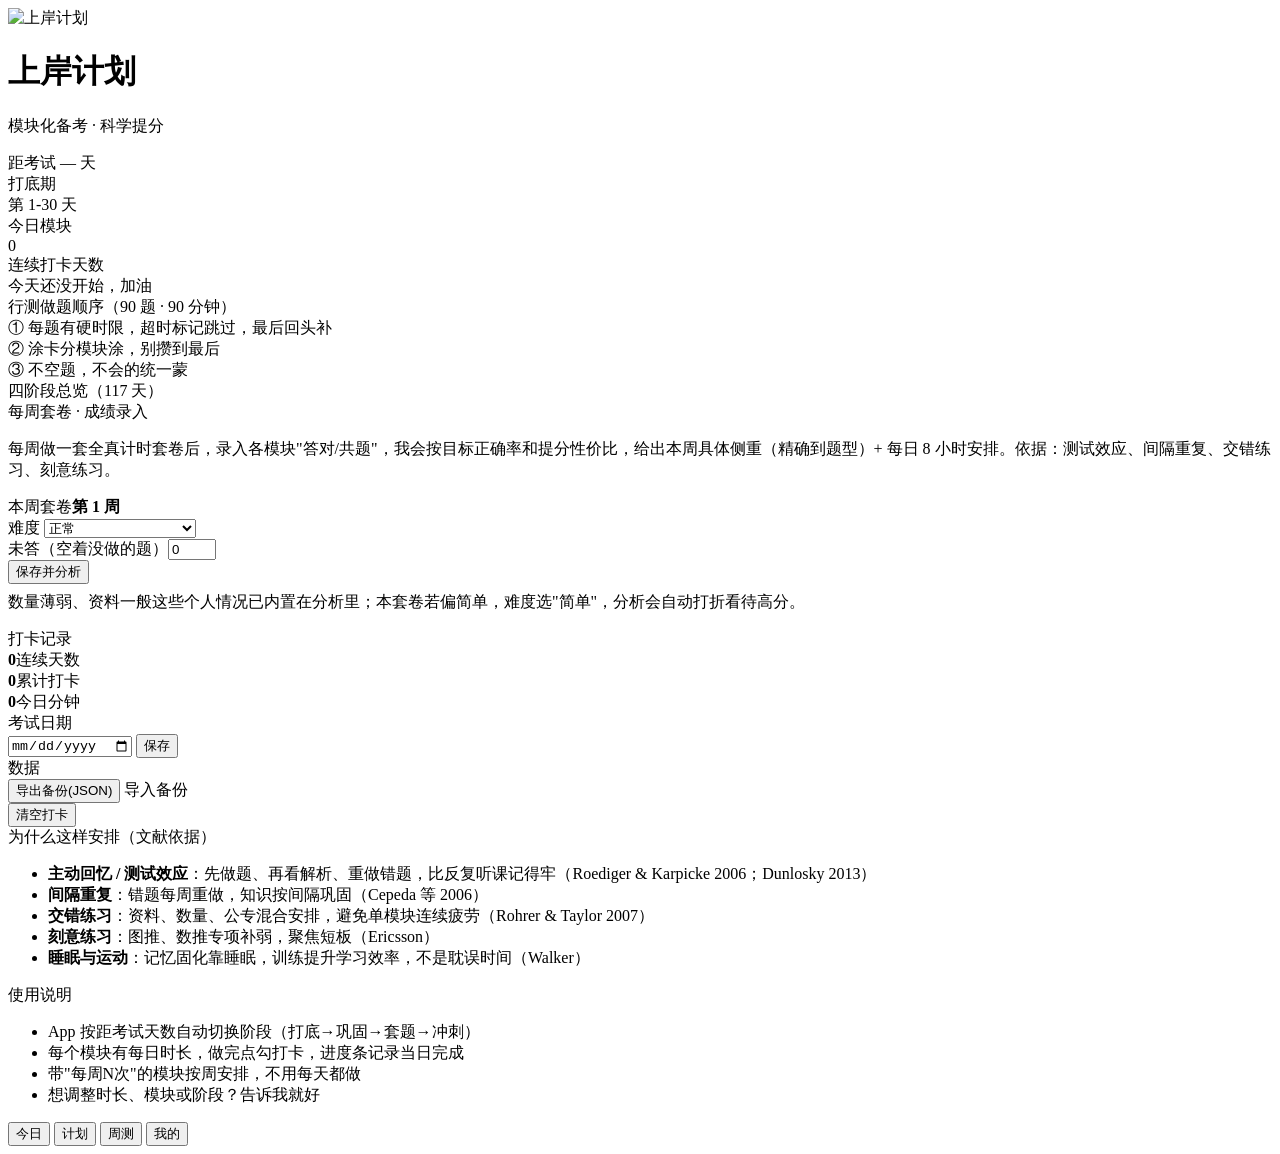
==== index.html @ 9ac17d27 "init shangan plan app with weekly quiz analysis" ====
<!DOCTYPE html>
<html lang="zh-CN">
<head>
<meta charset="utf-8">
<meta name="viewport" content="width=device-width, initial-scale=1, viewport-fit=cover">
<meta name="theme-color" content="#1F4E79">
<title>上岸计划</title>
<link rel="manifest" href="manifest.webmanifest">
<link rel="icon" href="icons/icon-192.png">
<link rel="apple-touch-icon" href="icons/icon-180.png">
<link rel="stylesheet" href="style.css">
</head>
<body>

<header>
  <div class="head-left">
    <img class="logo" src="icons/icon-192.png" alt="上岸计划">
    <div>
      <h1>上岸计划</h1>
      <p id="headLine" class="head-line">模块化备考 · 科学提分</p>
    </div>
  </div>
  <div class="head-right">
    <div id="countdownChip" class="chip">距考试 — 天</div>
    <div id="headDate" class="head-date"></div>
  </div>
</header>

<main>
  <!-- 今日 -->
  <section id="tab-today" class="tab active">
    <div class="card phase-card">
      <div class="phase-name" id="phaseName">打底期</div>
      <div class="phase-days" id="phaseDays">第 1-30 天</div>
      <div class="bar"><div id="phaseBar" style="width:0%"></div></div>
      <div class="phase-total" id="phaseTotal"></div>
    </div>

    <div id="weeklyFocus" class="weekly-focus hidden"></div>

    <div class="card">
      <div class="card-title">今日模块 <span id="doneChip" class="chip small"></span></div>
      <div id="moduleList"></div>
    </div>

    <div class="card streak-card">
      <div class="streak-num" id="streakNum">0</div>
      <div class="streak-label">连续打卡天数</div>
      <div class="streak-sub" id="streakSub">今天还没开始，加油</div>
    </div>
  </section>

  <!-- 计划 -->
  <section id="tab-plan" class="tab">
    <div class="card">
      <div class="card-title">行测做题顺序（90 题 · 90 分钟）</div>
      <div id="orderList"></div>
      <div class="order-rules">
        <div class="rule">① 每题有硬时限，超时标记跳过，最后回头补</div>
        <div class="rule">② 涂卡分模块涂，别攒到最后</div>
        <div class="rule">③ 不空题，不会的统一蒙</div>
      </div>
    </div>
    <div class="card">
      <div class="card-title">四阶段总览（117 天）</div>
      <div class="phase-picker" id="phasePicker"></div>
    </div>
    <div id="phaseDetail"></div>
  </section>

  <!-- 周测分析 -->
  <section id="tab-quiz" class="tab">
    <div class="card">
      <div class="card-title">每周套卷 · 成绩录入</div>
      <p class="hint">每周做一套全真计时套卷后，录入各模块"答对/共题"，我会按目标正确率和提分性价比，给出本周具体侧重（精确到题型）+ 每日 8 小时安排。依据：测试效应、间隔重复、交错练习、刻意练习。</p>
      <div class="quiz-row"><span>本周套卷</span><b id="quizWeekLabel">第 1 周</b><span id="quizDateLabel" class="quiz-date"></span></div>
      <div class="quiz-row"><span>难度</span>
        <select id="quizDiff">
          <option value="normal">正常</option>
          <option value="easy">简单（高分要打折看）</option>
          <option value="hard">偏难</option>
        </select>
      </div>
      <div id="quizInputs"></div>
      <div class="quiz-row"><span>未答（空着没做的题）</span><input type="number" id="quizUnanswered" min="0" max="30" value="0" placeholder="0"></div>
      <div class="btn-row"><button id="quizSaveBtn" class="btn primary">保存并分析</button></div>
      <p class="hint" style="margin-top:8px">数量薄弱、资料一般这些个人情况已内置在分析里；本套卷若偏简单，难度选"简单"，分析会自动打折看待高分。</p>
    </div>
    <div id="quizAnalysis"></div>
    <div id="quizHistory"></div>
  </section>

  <!-- 我的 -->
  <section id="tab-me" class="tab">
    <div class="card">
      <div class="card-title">打卡记录</div>
      <div class="stat-row">
        <div class="stat"><b id="statStreak">0</b><span>连续天数</span></div>
        <div class="stat"><b id="statTotal">0</b><span>累计打卡</span></div>
        <div class="stat"><b id="statToday">0</b><span>今日分钟</span></div>
      </div>
    </div>
    <div class="card">
      <div class="card-title">考试日期</div>
      <div class="form-row">
        <input type="date" id="examDateInput">
        <button id="examDateSave" class="btn primary">保存</button>
      </div>
    </div>
    <div class="card">
      <div class="card-title">数据</div>
      <div class="btn-row">
        <button id="exportBtn" class="btn">导出备份(JSON)</button>
        <label class="btn file-btn">导入备份<input type="file" id="importFile" accept=".json" hidden></label>
      </div>
      <div class="btn-row">
        <button id="clearDataBtn" class="btn danger">清空打卡</button>
      </div>
    </div>
    <div class="card">
      <div class="card-title">为什么这样安排（文献依据）</div>
      <ul class="notes">
        <li><b>主动回忆 / 测试效应</b>：先做题、再看解析、重做错题，比反复听课记得牢（Roediger & Karpicke 2006；Dunlosky 2013）</li>
        <li><b>间隔重复</b>：错题每周重做，知识按间隔巩固（Cepeda 等 2006）</li>
        <li><b>交错练习</b>：资料、数量、公专混合安排，避免单模块连续疲劳（Rohrer & Taylor 2007）</li>
        <li><b>刻意练习</b>：图推、数推专项补弱，聚焦短板（Ericsson）</li>
        <li><b>睡眠与运动</b>：记忆固化靠睡眠，训练提升学习效率，不是耽误时间（Walker）</li>
      </ul>
    </div>
    <div class="card">
      <div class="card-title">使用说明</div>
      <ul class="notes">
        <li>App 按距考试天数自动切换阶段（打底→巩固→套题→冲刺）</li>
        <li>每个模块有每日时长，做完点勾打卡，进度条记录当日完成</li>
        <li>带"每周N次"的模块按周安排，不用每天都做</li>
        <li>想调整时长、模块或阶段？告诉我就好</li>
      </ul>
    </div>
  </section>
</main>

<nav id="bottomNav">
  <button data-tab="today" class="active">今日</button>
  <button data-tab="plan">计划</button>
  <button data-tab="quiz">周测</button>
  <button data-tab="me">我的</button>
</nav>

<div id="toast" class="toast hidden"></div>

<script src="app.js"></script>
</body>
</html>
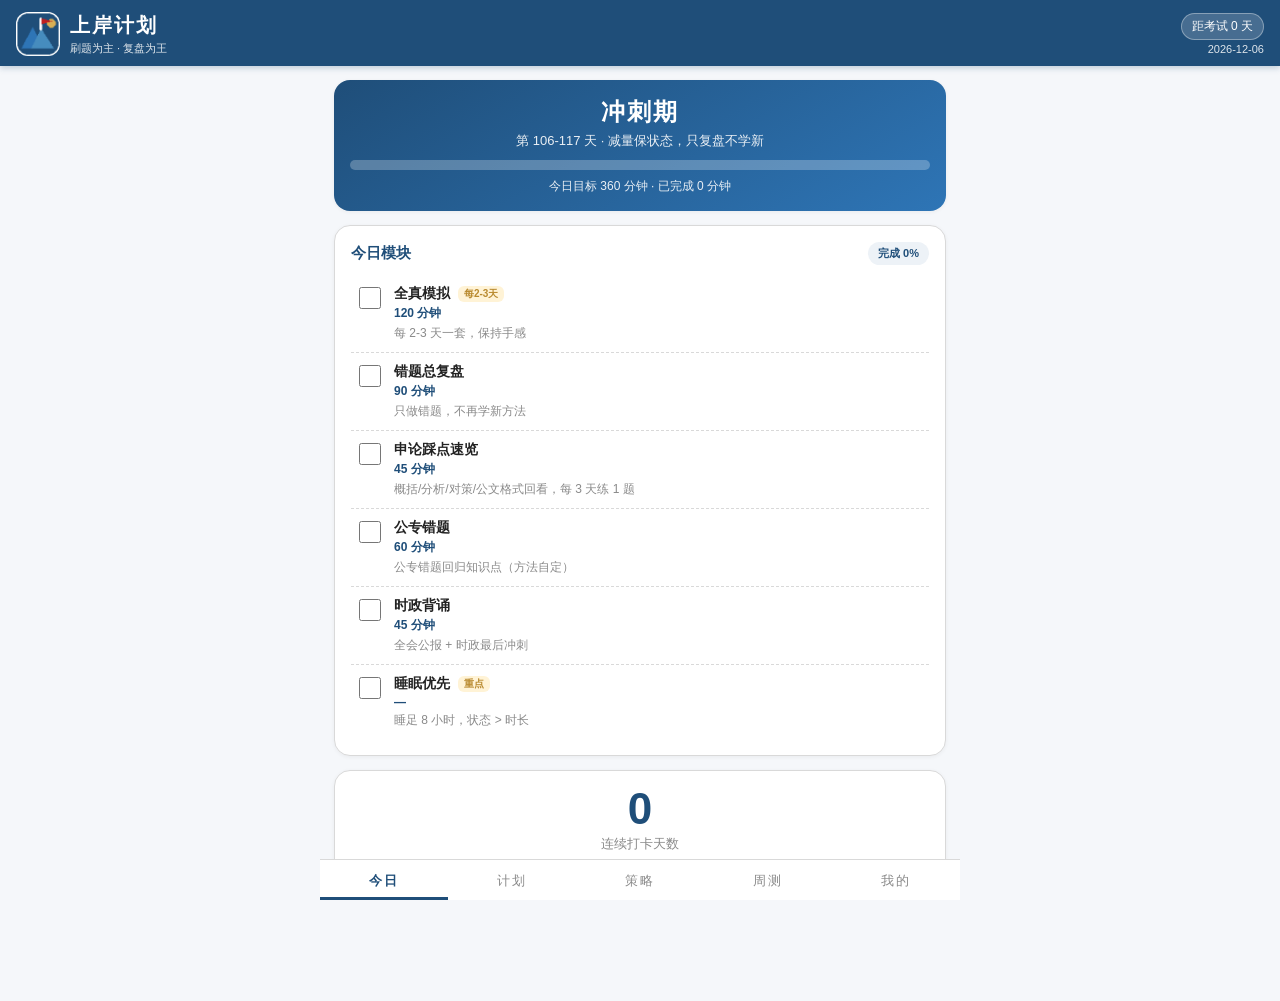
==== commit eb09456b: "add gd strategy page + shenlun planning + 8h three-subject plan" ====
--- a/index.html
+++ b/index.html
@@ -66,6 +66,30 @@
       <div class="phase-picker" id="phasePicker"></div>
     </div>
     <div id="phaseDetail"></div>
+  </section>
+
+  <!-- 策略 -->
+  <section id="tab-strategy" class="tab">
+    <div class="card">
+      <div class="card-title">广东行测特点</div>
+      <ul class="notes" id="strategyGd"></ul>
+    </div>
+    <div class="card">
+      <div class="card-title">着重练这些（高性价比）</div>
+      <div id="strategyFocus"></div>
+    </div>
+    <div class="card">
+      <div class="card-title">果断放弃这些（低性价比）</div>
+      <div id="strategyDrop"></div>
+    </div>
+    <div class="card">
+      <div class="card-title">每日三科时间分配（8 小时）</div>
+      <div id="strategyDaily"></div>
+    </div>
+    <div class="card">
+      <div class="card-title">申论全权规划（广东不考大作文）</div>
+      <div id="strategyShenlun"></div>
+    </div>
   </section>
 
   <!-- 周测分析 -->
@@ -142,6 +166,7 @@
 <nav id="bottomNav">
   <button data-tab="today" class="active">今日</button>
   <button data-tab="plan">计划</button>
+  <button data-tab="strategy">策略</button>
   <button data-tab="quiz">周测</button>
   <button data-tab="me">我的</button>
 </nav>
--- a/style.css
+++ b/style.css
@@ -0,0 +1,142 @@
+:root {
+  --paper: #F5F7FA;
+  --card: #FFFFFF;
+  --ink: #222;
+  --blue: #1F4E79;
+  --blue2: #2E75B6;
+  --gold: #B98A2F;
+  --line: #D9D9D9;
+  --muted: #8A8A8A;
+}
+* { box-sizing: border-box; -webkit-tap-highlight-color: transparent; }
+html, body { margin: 0; padding: 0; }
+body {
+  font-family: "PingFang SC", "Microsoft YaHei", "Hiragino Sans GB", sans-serif;
+  background: var(--paper);
+  color: var(--ink);
+  padding-bottom: 72px;
+}
+header {
+  position: sticky; top: 0; z-index: 20;
+  display: flex; align-items: center; justify-content: space-between;
+  padding: 12px 16px calc(10px + env(safe-area-inset-top));
+  background: var(--blue); color: #fff;
+  box-shadow: 0 2px 6px rgba(31,78,121,.25);
+}
+.head-left { display: flex; align-items: center; gap: 10px; }
+.logo { width: 44px; height: 44px; border-radius: 12px; background: #fff; }
+h1 { margin: 0; font-size: 20px; letter-spacing: 2px; }
+.head-line { margin: 2px 0 0; font-size: 11px; opacity: .85; }
+.head-right { text-align: right; }
+.head-date { font-size: 11px; opacity: .85; margin-top: 3px; }
+.chip {
+  display: inline-block; background: rgba(255,255,255,.18);
+  border: 1px solid rgba(255,255,255,.35); border-radius: 999px;
+  padding: 4px 10px; font-size: 12px; white-space: nowrap;
+}
+.chip.small { font-size: 11px; background: #EDF2F7; color: var(--blue); border: none; }
+main { max-width: 640px; margin: 0 auto; padding: 14px 14px 24px; }
+.tab { display: none; }
+.tab.active { display: block; animation: fade .25s ease; }
+@keyframes fade { from { opacity: 0; transform: translateY(4px); } to { opacity: 1; } }
+.card { background: var(--card); border: 1px solid var(--line); border-radius: 16px; padding: 16px; margin-bottom: 14px; box-shadow: 0 1px 4px rgba(0,0,0,.05); }
+.card-title { font-size: 15px; font-weight: 600; color: var(--blue); margin-bottom: 10px; display: flex; align-items: center; justify-content: space-between; gap: 8px; }
+.phase-card { text-align: center; background: linear-gradient(150deg, #1F4E79, #2E75B6); color: #fff; border: none; }
+.phase-name { font-size: 24px; font-weight: 800; letter-spacing: 2px; }
+.phase-days { font-size: 13px; opacity: .9; margin: 4px 0 10px; }
+.phase-card .bar { background: rgba(255,255,255,.25); }
+.phase-card .bar > div { background: #FFD97A; }
+.phase-total { font-size: 12px; opacity: .9; margin-top: 8px; }
+.bar { height: 10px; background: #EDF0F4; border-radius: 999px; overflow: hidden; }
+.bar > div { height: 100%; background: var(--green, #70AD47); border-radius: 999px; transition: width .3s; }
+.mod-item { display: flex; align-items: flex-start; gap: 10px; padding: 10px 4px; border-bottom: 1px dashed var(--line); }
+.mod-item:last-child { border-bottom: none; }
+.mod-item.done .mod-main { opacity: .55; }
+.mod-item.done .mod-name { text-decoration: line-through; }
+input[type="checkbox"] { width: 22px; height: 22px; accent-color: var(--blue); flex: none; margin-top: 2px; }
+.mod-main { flex: 1; }
+.mod-name { font-weight: 700; font-size: 14px; }
+.mod-min { font-size: 12px; color: var(--blue); font-weight: 700; margin-top: 2px; }
+.mod-what { font-size: 12px; color: var(--muted); line-height: 1.5; margin-top: 2px; }
+.freq { display: inline-block; font-size: 10px; background: #FFF3D6; color: var(--gold); border-radius: 6px; padding: 1px 6px; margin-left: 4px; vertical-align: middle; }
+.streak-card { text-align: center; }
+.streak-num { font-size: 44px; font-weight: 800; color: var(--blue); line-height: 1; }
+.streak-label { margin-top: 4px; font-size: 13px; color: var(--muted); }
+.streak-sub { margin-top: 4px; font-size: 12px; color: var(--gold); }
+.phase-picker { display: flex; flex-wrap: wrap; gap: 8px; }
+.phase-picker button { flex: 1; min-width: 130px; border: 1px solid var(--line); background: #fff; border-radius: 12px; padding: 10px 6px; cursor: pointer; font-size: 14px; font-weight: 700; color: var(--ink); display: flex; flex-direction: column; gap: 2px; }
+.phase-picker button small { font-size: 11px; color: var(--muted); font-weight: 400; }
+.phase-picker button.on { background: var(--blue); border-color: var(--blue); color: #fff; }
+.phase-picker button.on small { color: rgba(255,255,255,.8); }
+.phase-picker button.current { box-shadow: inset 0 -3px 0 var(--gold); }
+.plan-row { display: flex; align-items: center; gap: 10px; padding: 8px 2px; border-bottom: 1px dashed var(--line); }
+.plan-row:last-child { border-bottom: none; }
+.plan-idx { flex: none; width: 22px; height: 22px; border-radius: 50%; background: var(--blue); color: #fff; font-size: 12px; display: flex; align-items: center; justify-content: center; }
+.plan-main { flex: 1; }
+.plan-name { font-weight: 700; font-size: 13px; }
+.plan-what { font-size: 12px; color: var(--muted); line-height: 1.5; margin-top: 2px; }
+.plan-min { flex: none; font-size: 12px; font-weight: 700; color: var(--blue); }
+.order-row { display: flex; align-items: flex-start; gap: 10px; padding: 8px 2px; border-bottom: 1px dashed var(--line); }
+.order-row:last-of-type { border-bottom: none; }
+.order-idx { flex: none; width: 26px; height: 26px; border-radius: 50%; background: var(--gold); color: #fff; font-size: 14px; font-weight: 700; display: flex; align-items: center; justify-content: center; }
+.order-main { flex: 1; }
+.order-name { font-weight: 700; font-size: 14px; }
+.order-meta { font-size: 11px; color: var(--blue); font-weight: 400; margin-left: 6px; }
+.order-tip { font-size: 12px; color: var(--muted); line-height: 1.5; margin-top: 2px; }
+.order-rules { background: #FFF7E6; border-radius: 10px; padding: 10px 12px; margin-top: 10px; }
+.rule { font-size: 12px; color: #7A5C00; line-height: 1.8; }
+.stat-row { display: flex; gap: 8px; }
+.stat { flex: 1; text-align: center; background: #EDF2F7; border-radius: 12px; padding: 12px 4px; }
+.stat b { display: block; font-size: 24px; color: var(--blue); }
+.stat span { font-size: 12px; color: var(--muted); }
+.form-row { display: flex; gap: 8px; align-items: center; }
+.form-row input[type="date"] { flex: 1; height: 38px; border: 1px solid var(--line); border-radius: 10px; padding: 0 10px; font-size: 14px; background: #fff; }
+.btn { appearance: none; border: 1px solid var(--line); background: #fff; color: var(--ink); border-radius: 12px; padding: 10px 14px; font-size: 14px; cursor: pointer; }
+.btn:active { transform: scale(.97); }
+.btn.primary { background: var(--blue); border-color: var(--blue); color: #fff; }
+.btn.danger { border-color: #D8A6A0; color: #C00000; }
+.btn.file-btn { display: inline-block; }
+.btn-row { display: flex; gap: 10px; margin-top: 12px; }
+.btn-row .btn { flex: 1; }
+.hint { font-size: 12px; color: var(--muted); line-height: 1.6; margin: 0 0 10px; }
+.notes { margin: 0; padding-left: 18px; font-size: 13px; color: #444; line-height: 1.9; }
+#bottomNav { position: fixed; left: 0; right: 0; bottom: 0; z-index: 30; display: flex; background: #fff; border-top: 1px solid var(--line); padding-bottom: env(safe-area-inset-bottom); max-width: 640px; margin: 0 auto; }
+#bottomNav button { flex: 1; border: none; background: none; padding: 12px 0 10px; font-size: 13px; color: var(--muted); letter-spacing: 2px; cursor: pointer; }
+#bottomNav button.active { color: var(--blue); font-weight: 700; box-shadow: inset 0 -3px 0 var(--blue); }
+.toast { position: fixed; left: 50%; bottom: 90px; transform: translateX(-50%); background: rgba(31,78,121,.94); color: #fff; padding: 10px 18px; border-radius: 999px; font-size: 13px; z-index: 99; white-space: nowrap; }
+.hidden { display: none !important; }
+
+/* 周测分析 */
+.weekly-focus { background: linear-gradient(135deg,#FFF7E6,#FFF1D6); border: 1px solid #E8D9AE; border-radius: 14px; padding: 12px 14px; margin-bottom: 12px; }
+.wf-inner { font-size: 14px; font-weight: 700; color: #6E4A22; }
+.wf-inner span { font-size: 11px; color: #9A8B74; font-weight: 500; margin-left: 6px; }
+.quiz-row { display: flex; align-items: center; justify-content: space-between; gap: 8px; padding: 8px 2px; border-bottom: 1px dashed var(--line); font-size: 13px; }
+.quiz-row:last-of-type { border-bottom: none; }
+.quiz-row b { color: var(--blue); }
+.quiz-date { color: var(--muted); font-size: 12px; }
+.quiz-nums { display: flex; align-items: center; gap: 6px; }
+.quiz-nums input { width: 62px; text-align: center; height: 34px; border: 1px solid var(--line); border-radius: 8px; font-size: 14px; }
+.quiz-nums em { color: var(--muted); font-style: normal; }
+.quiz-warn { background: #FDECEC; border-left: 3px solid #C00000; border-radius: 8px; padding: 8px 10px; font-size: 12px; color: #7a2424; line-height: 1.7; margin-bottom: 8px; }
+.quiz-note { background: #EDF2F7; border-left: 3px solid var(--blue2); border-radius: 8px; padding: 8px 10px; font-size: 12px; color: #1F4E79; line-height: 1.7; margin: 6px 0; }
+.card-title.small { font-size: 13px; margin-top: 12px; font-weight: 700; }
+.quiz-bar-row { display: flex; align-items: center; gap: 8px; margin: 6px 0; }
+.qb-name { flex: none; width: 44px; font-size: 12px; font-weight: 600; color: #333; }
+.qb-track { flex: 1; height: 12px; background: #EDF0F4; border-radius: 999px; overflow: hidden; }
+.qb-fill { display: block; height: 100%; background: linear-gradient(90deg,var(--blue2),var(--blue)); border-radius: 999px; }
+.qb-fill.hit { background: linear-gradient(90deg,#8BC34A,#70AD47); }
+.qb-pct { flex: none; width: 38px; text-align: right; font-size: 12px; font-weight: 700; color: var(--blue); }
+.quiz-focus { display: flex; gap: 8px; margin: 4px 0 6px; }
+.qf-main, .qf-sub { flex: 1; background: #EDF2F7; border-radius: 10px; padding: 10px; font-size: 13px; color: #1F4E79; }
+.qf-main b, .qf-sub b { font-size: 15px; }
+.day-block-mini { border: 1px solid var(--line); border-radius: 10px; padding: 9px 11px; margin: 6px 0; background: #FBFCFE; }
+.day-block-mini b { font-size: 13px; color: var(--blue); }
+.day-block-mini div { font-size: 12px; color: #555; line-height: 1.6; margin-top: 3px; }
+.hist-row { border: 1px solid var(--line); border-radius: 10px; padding: 10px; margin-bottom: 8px; }
+.hist-head { display: flex; justify-content: space-between; gap: 8px; flex-wrap: wrap; font-size: 13px; margin-bottom: 6px; }
+.hist-head span { color: var(--muted); font-size: 12px; }
+.hist-bars { display: flex; gap: 8px; flex-wrap: wrap; }
+.hb { flex: 1; min-width: 52px; text-align: center; background: #F4F7FB; border-radius: 8px; padding: 5px 2px; }
+.hb i { display: block; font-style: normal; font-size: 10px; color: var(--muted); }
+.hb b { font-size: 13px; color: var(--blue); }
+.empty { text-align: center; color: var(--muted); padding: 24px 0; font-size: 13px; }
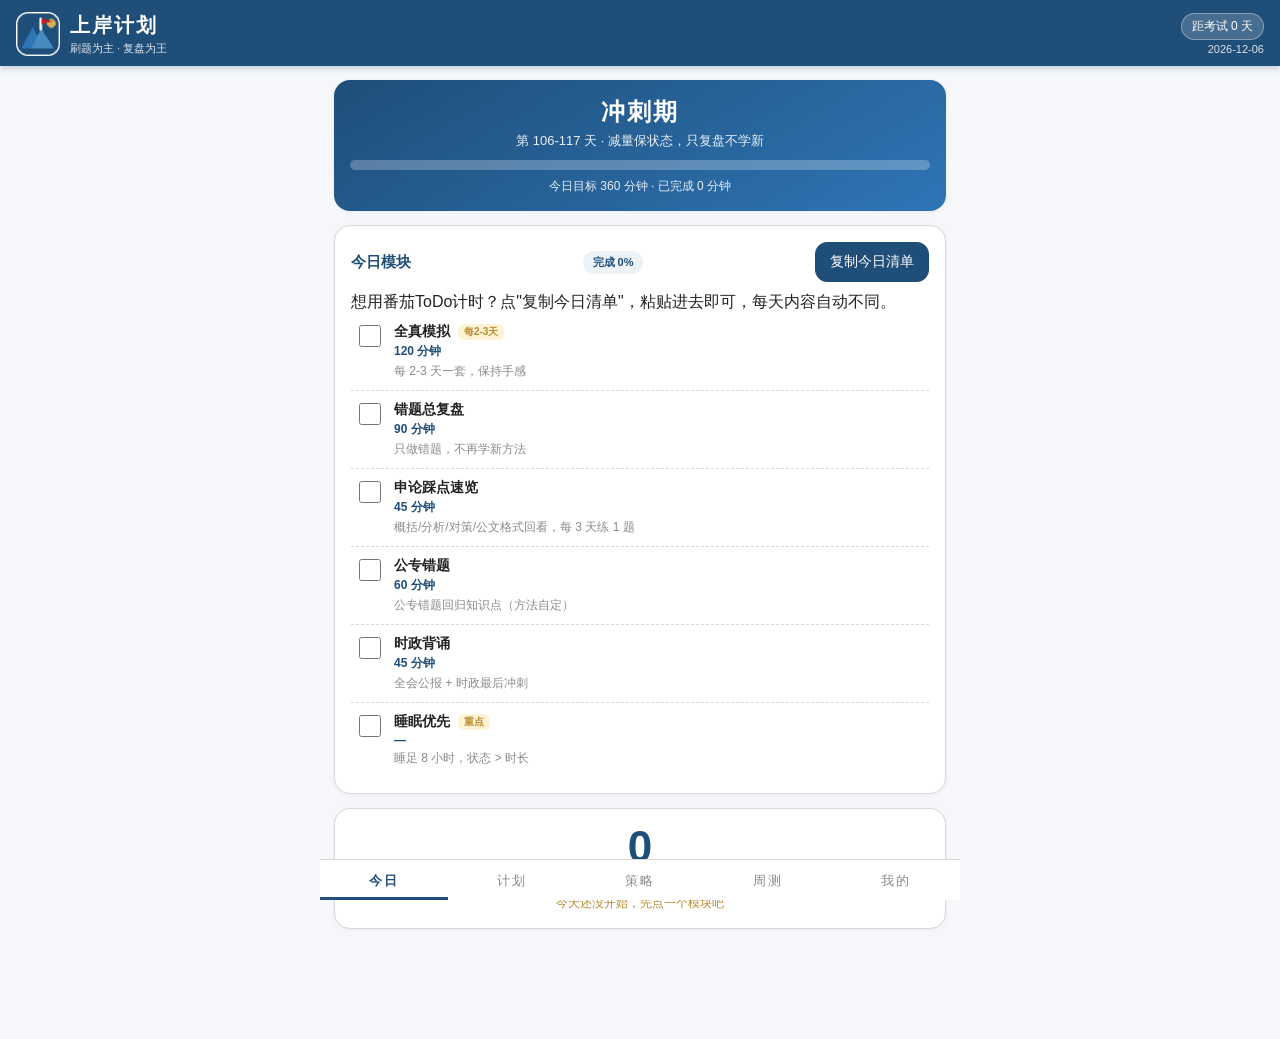
==== commit 36a687fc: "Add copy button to today card" ====
--- a/index.html
+++ b/index.html
@@ -39,7 +39,10 @@
     <div id="weeklyFocus" class="weekly-focus hidden"></div>
 
     <div class="card">
-      <div class="card-title">今日模块 <span id="doneChip" class="chip small"></span></div>
+      <div class="card-title">今日模块 <span id="doneChip" class="chip small"></span>
+        <button id="copyTodayBtn" class="btn primary copy-today-btn" title="复制今日清单，粘贴到番茄ToDo">复制今日清单</button>
+      </div>
+      <div class="copy-hint">想用番茄ToDo计时？点"复制今日清单"，粘贴进去即可，每天内容自动不同。</div>
       <div id="moduleList"></div>
     </div>
 
@@ -73,6 +76,10 @@
     <div class="card">
       <div class="card-title">广东行测特点</div>
       <ul class="notes" id="strategyGd"></ul>
+    </div>
+    <div class="card">
+      <div class="card-title">广东行测题量结构（90 题 / 90 分钟）</div>
+      <div id="strategyTi"></div>
     </div>
     <div class="card">
       <div class="card-title">着重练这些（高性价比）</div>
--- a/style.css
+++ b/style.css
@@ -140,3 +140,24 @@
 .hb i { display: block; font-style: normal; font-size: 10px; color: var(--muted); }
 .hb b { font-size: 13px; color: var(--blue); }
 .empty { text-align: center; color: var(--muted); padding: 24px 0; font-size: 13px; }
+
+/* 策略页 */
+.strat-item { border: 1px solid var(--line); border-left: 3px solid var(--green, #70AD47); border-radius: 10px; padding: 10px 12px; margin: 8px 0; background: #FBFDF8; }
+.strat-item b { font-size: 14px; color: #2E6B2E; }
+.strat-item div { font-size: 12px; color: #555; line-height: 1.7; margin-top: 4px; }
+.strat-item.drop { border-left-color: #C00000; background: #FDF7F7; }
+.strat-item.drop b { color: #A03030; }
+.strat-daily { display: flex; gap: 10px; align-items: flex-start; padding: 9px 2px; border-bottom: 1px dashed var(--line); }
+.strat-daily:last-child { border-bottom: none; }
+.strat-daily b { flex: none; width: 60px; font-size: 13px; color: var(--blue); }
+.strat-daily span { font-size: 12px; color: #444; line-height: 1.6; }
+.strat-shen { border: 1px solid var(--line); border-radius: 10px; padding: 10px 12px; margin: 8px 0; background: #F4F8FC; }
+.strat-shen b { font-size: 13px; color: var(--blue); }
+.strat-shen div { font-size: 12px; color: #444; line-height: 1.7; margin-top: 4px; }
+.ti-row { display: flex; align-items: baseline; gap: 8px; flex-wrap: wrap; padding: 9px 2px; border-bottom: 1px dashed var(--line); font-size: 13px; }
+.ti-row:last-child { border-bottom: none; }
+.ti-row b { flex: none; width: 76px; color: var(--blue); }
+.ti-num { flex: none; font-weight: 700; color: #333; }
+.ti-time { flex: none; color: var(--muted); }
+.ti-target { flex: none; font-weight: 700; color: var(--green, #70AD47); }
+.ti-row em { flex: 1 1 100%; font-style: normal; font-size: 12px; color: var(--muted); line-height: 1.5; }
